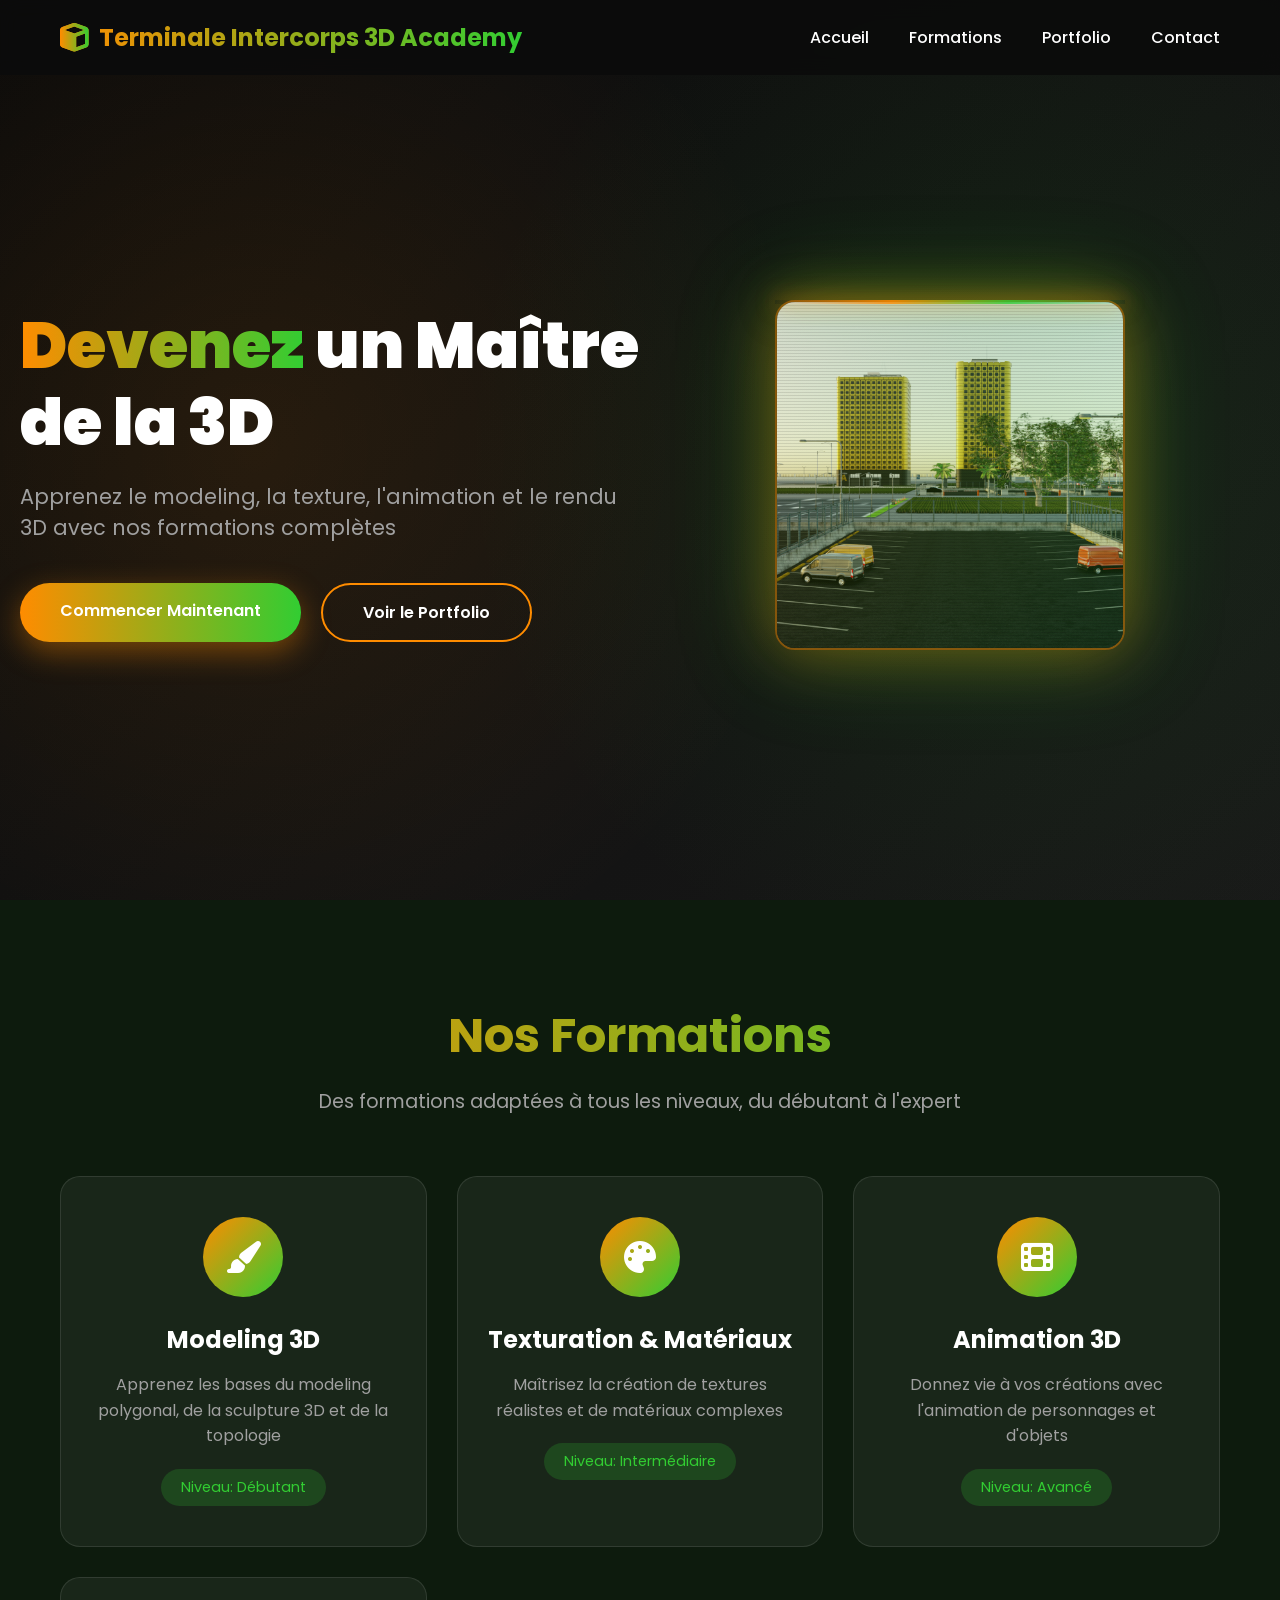
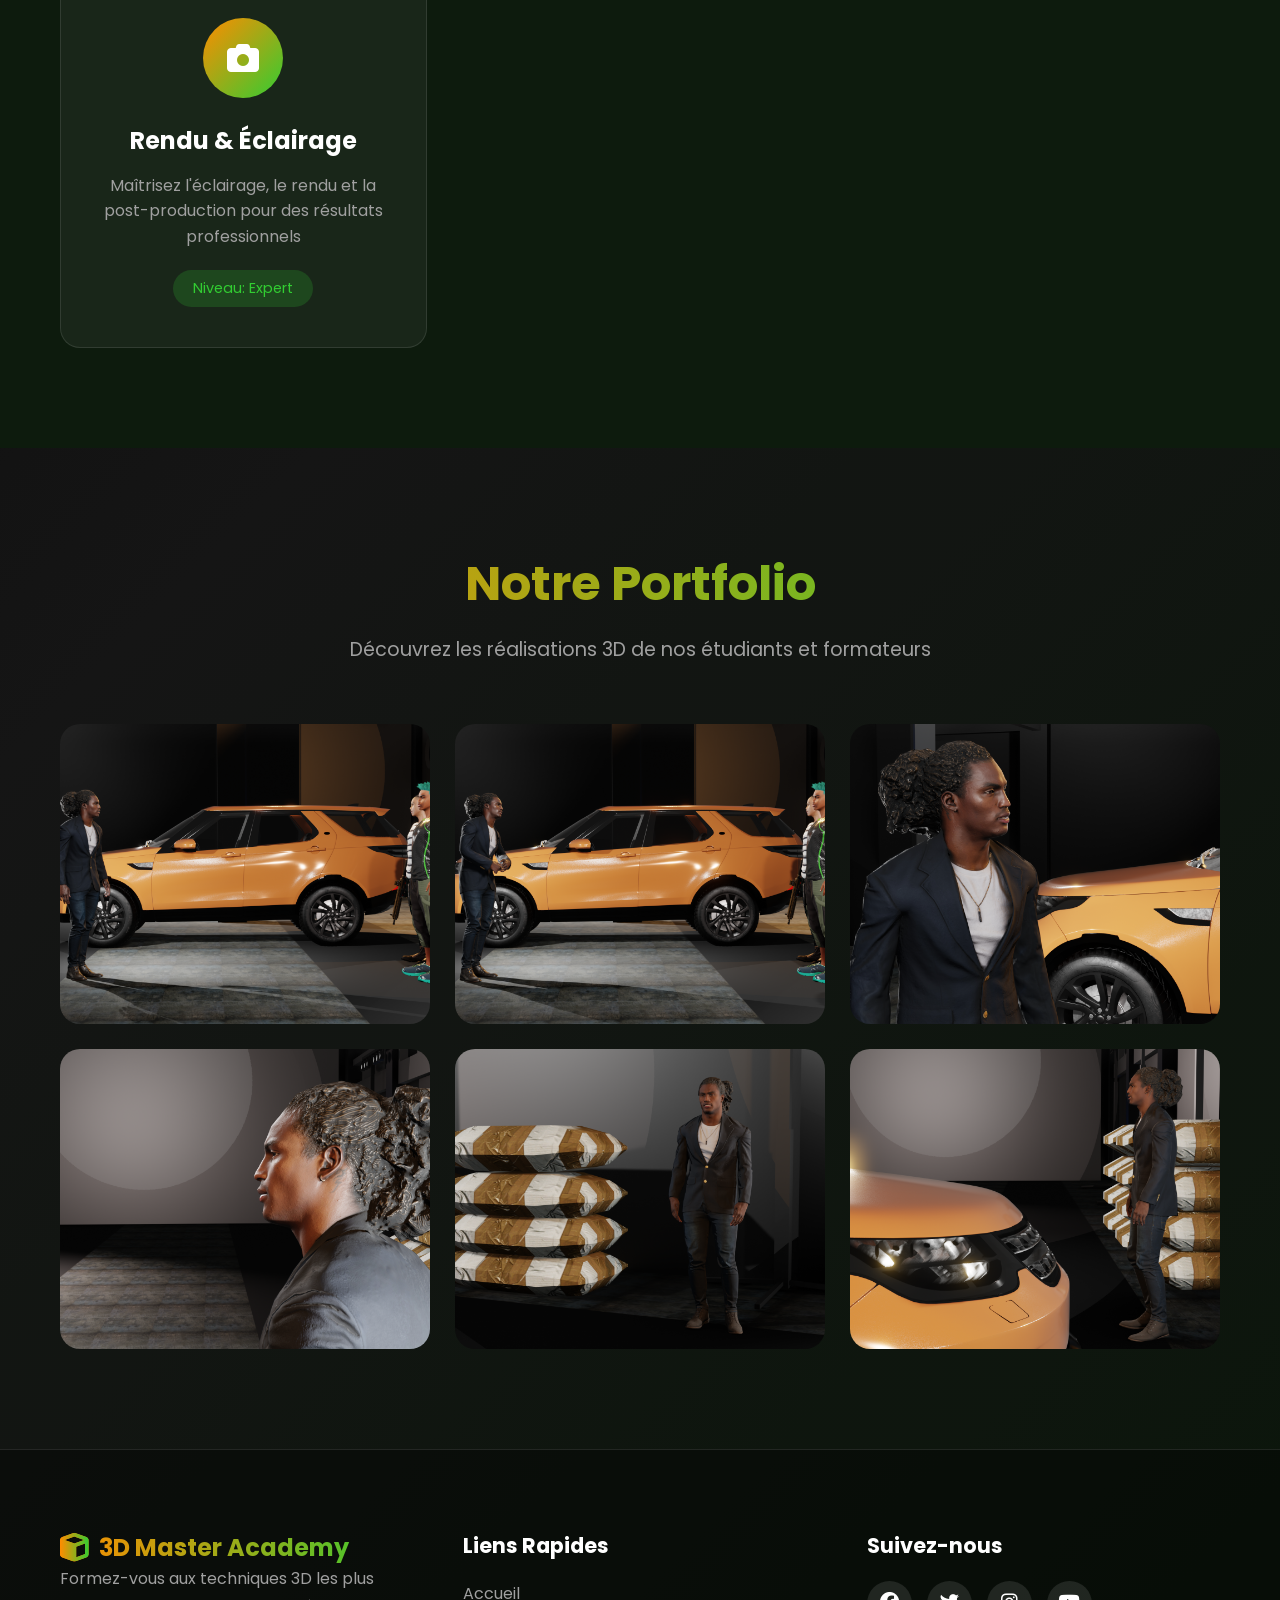
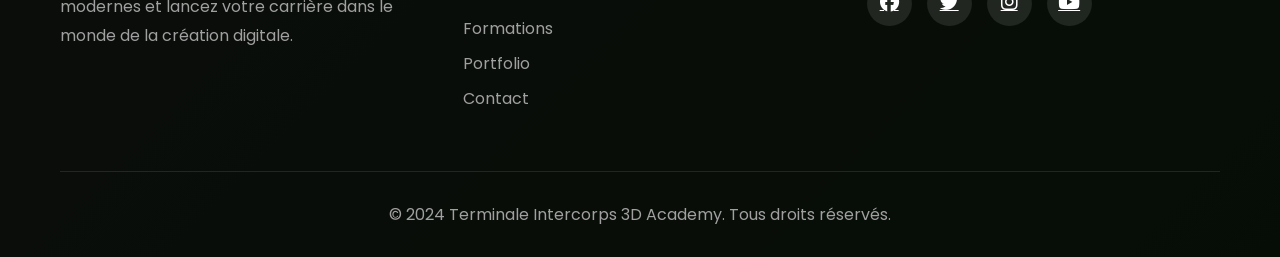
==== index.html @ 278bb7c5 "Initial commit: 3D Academy website" ====
<!DOCTYPE html>
<html lang="fr">
<head>
    <meta charset="UTF-8">
    <meta name="viewport" content="width=device-width, initial-scale=1.0">
    <title>Terminale Intercorps 3D Academy - Formation en 3D</title>
    <link rel="stylesheet" href="style.css">
    <link href="https://fonts.googleapis.com/css2?family=Poppins:wght@300;400;600;700;900&display=swap" rel="stylesheet">
    <link rel="stylesheet" href="https://cdnjs.cloudflare.com/ajax/libs/font-awesome/6.4.0/css/all.min.css">
</head>
<body>
    <nav class="navbar">
        <div class="container">
            <div class="logo">
                <i class="fas fa-cube"></i>
                <span>Terminale Intercorps 3D Academy</span>
            </div>
            <ul class="nav-links">
                <li><a href="#home">Accueil</a></li>
                <li><a href="#courses">Formations</a></li>
                <li><a href="#portfolio">Portfolio</a></li>
                <li><a href="#contact">Contact</a></li>
            </ul>
            <div class="burger">
                <div class="line1"></div>
                <div class="line2"></div>
                <div class="line3"></div>
            </div>
        </div>
    </nav>

    <section id="home" class="hero">
        <div class="hero-content">
            <h1 class="hero-title">
                <span class="highlight">Devenez</span> un Maître de la 3D
            </h1>
            <p class="hero-subtitle">Apprenez le modeling, la texture, l'animation et le rendu 3D avec nos formations complètes</p>
            <div class="hero-buttons">
                <a href="#courses" class="btn btn-primary">Commencer Maintenant</a>
                <a href="#portfolio" class="btn btn-secondary">Voir le Portfolio</a>
            </div>
        </div>
        <div class="hero-3d">
            <div class="hologram-container">
                <div class="hologram-scan"></div>
                <div class="hologram-images">
                    <img src="images/h1.png" alt="Portfolio 1" class="hologram-img active">
                    <img src="images/h2.png" alt="Portfolio 2" class="hologram-img">
                    <img src="images/h3.png" alt="Portfolio 3" class="hologram-img">
                    <img src="images/h4.png" alt="Portfolio 4" class="hologram-img">
                    <img src="images/h5.png" alt="Portfolio 5" class="hologram-img">
                    <img src="images/h6.png" alt="Portfolio 6" class="hologram-img">
                    <img src="images/h7.png" alt="Portfolio 7" class="hologram-img">
                </div>
            </div>
        </div>
    </section>

    <section id="courses" class="courses">
        <div class="container">
            <h2 class="section-title">Nos Formations</h2>
            <p class="section-subtitle">Des formations adaptées à tous les niveaux, du débutant à l'expert</p>
            <div class="courses-grid">
                <a href="modeling.html" style="text-decoration: none; color: inherit;">
                    <div class="course-card">
                        <div class="course-icon">
                            <i class="fas fa-paint-brush"></i>
                        </div>
                        <h3>Modeling 3D</h3>
                        <p>Apprenez les bases du modeling polygonal, de la sculpture 3D et de la topologie</p>
                        <div class="course-level">
                            <span class="level">Niveau: Débutant</span>
                        </div>
                    </div>
                </a>
                <div class="course-card">
                    <div class="course-icon">
                        <i class="fas fa-palette"></i>
                    </div>
                    <h3>Texturation & Matériaux</h3>
                    <p>Maîtrisez la création de textures réalistes et de matériaux complexes</p>
                    <div class="course-level">
                        <span class="level">Niveau: Intermédiaire</span>
                    </div>
                </div>
                <div class="course-card">
                    <div class="course-icon">
                        <i class="fas fa-film"></i>
                    </div>
                    <h3>Animation 3D</h3>
                    <p>Donnez vie à vos créations avec l'animation de personnages et d'objets</p>
                    <div class="course-level">
                        <span class="level">Niveau: Avancé</span>
                    </div>
                </div>
                <div class="course-card">
                    <div class="course-icon">
                        <i class="fas fa-camera"></i>
                    </div>
                    <h3>Rendu & Éclairage</h3>
                    <p>Maîtrisez l'éclairage, le rendu et la post-production pour des résultats professionnels</p>
                    <div class="course-level">
                        <span class="level">Niveau: Expert</span>
                    </div>
                </div>
            </div>
        </div>
    </section>

    <section id="portfolio" class="portfolio">
        <div class="container">
            <h2 class="section-title">Notre Portfolio</h2>
            <p class="section-subtitle">Découvrez les réalisations 3D de nos étudiants et formateurs</p>
            <div class="portfolio-grid">
                <div class="portfolio-item">
                    <img src="images/cover1.png" alt="Personnage Fantasy">
                    <div class="portfolio-overlay">
                        <h4>Personnage Fantasy</h4>
                        <p>Modeling & Texturation</p>
                    </div>
                </div>
                <div class="portfolio-item">
                    <img src="images/cover2.png" alt="Paysage Urbain">
                    <div class="portfolio-overlay">
                        <h4>Paysage Urbain</h4>
                        <p>Architecture & Éclairage</p>
                    </div>
                </div>
                <div class="portfolio-item">
                    <img src="images/cover3.png" alt="Véhicule Sport">
                    <div class="portfolio-overlay">
                        <h4>Véhicule Sport</h4>
                        <p>Modeling & Rendu</p>
                    </div>
                </div>
                <div class="portfolio-item">
                    <img src="images/cover4.png" alt="Intérieur Moderne">
                    <div class="portfolio-overlay">
                        <h4>Intérieur Moderne</h4>
                        <p>Architecture & Design</p>
                    </div>
                </div>
                <div class="portfolio-item">
                    <img src="images/cover5.png" alt="Creature Alien">
                    <div class="portfolio-overlay">
                        <h4>Creature Alien</h4>
                        <p>Sculpture & Animation</p>
                    </div>
                </div>
                <div class="portfolio-item">
                    <img src="images/cover6.png" alt="Produit Commercial">
                    <div class="portfolio-overlay">
                        <h4>Produit Commercial</h4>
                        <p>Rendu Professionnel</p>
                    </div>
                </div>
            </div>
        </div>
    </section>

    <footer class="footer">
        <div class="container">
            <div class="footer-content">
                <div class="footer-section">
                    <div class="logo">
                        <i class="fas fa-cube"></i>
                        <span>3D Master Academy</span>
                    </div>
                    <p>Formez-vous aux techniques 3D les plus modernes et lancez votre carrière dans le monde de la création digitale.</p>
                </div>
                <div class="footer-section">
                    <h4>Liens Rapides</h4>
                    <ul>
                        <li><a href="#home">Accueil</a></li>
                        <li><a href="#courses">Formations</a></li>
                        <li><a href="#portfolio">Portfolio</a></li>
                        <li><a href="#contact">Contact</a></li>
                    </ul>
                </div>
                <div class="footer-section">
                    <h4>Suivez-nous</h4>
                    <div class="social-links">
                        <a href="#"><i class="fab fa-facebook"></i></a>
                        <a href="#"><i class="fab fa-twitter"></i></a>
                        <a href="#"><i class="fab fa-instagram"></i></a>
                        <a href="#"><i class="fab fa-youtube"></i></a>
                    </div>
                </div>
            </div>
            <div class="footer-bottom">
                <p>&copy; 2024 Terminale Intercorps 3D Academy. Tous droits réservés.</p>
            </div>
        </div>
    </footer>

    <script src="script.js"></script>
</body>
</html>
---- style.css ----
* {
    margin: 0;
    padding: 0;
    box-sizing: border-box;
}

body {
    font-family: 'Poppins', sans-serif;
    background: linear-gradient(135deg, #0a0a0a 0%, #1a1a1a 50%, #0d1b0d 100%);
    color: #ffffff;
    overflow-x: hidden;
}

.container {
    max-width: 1200px;
    margin: 0 auto;
    padding: 0 20px;
}

.navbar {
    position: fixed;
    top: 0;
    width: 100%;
    background: rgba(12, 12, 12, 0.9);
    backdrop-filter: blur(10px);
    z-index: 1000;
    padding: 20px 0;
    transition: all 0.3s ease;
}

.navbar .container {
    display: flex;
    justify-content: space-between;
    align-items: center;
}

.logo {
    display: flex;
    align-items: center;
    gap: 10px;
    font-size: 1.5rem;
    font-weight: 700;
    background: linear-gradient(90deg, #ff8c00, #32cd32);
    -webkit-background-clip: text;
    -webkit-text-fill-color: transparent;
    background-clip: text;
}

.logo i {
    font-size: 1.8rem;
    background: linear-gradient(90deg, #ff8c00, #32cd32);
    -webkit-background-clip: text;
    -webkit-text-fill-color: transparent;
    background-clip: text;
}

.nav-links {
    display: flex;
    list-style: none;
    gap: 40px;
}

.nav-links a {
    color: #ffffff;
    text-decoration: none;
    font-weight: 500;
    transition: all 0.3s ease;
    position: relative;
}

.nav-links a::after {
    content: '';
    position: absolute;
    bottom: -5px;
    left: 0;
    width: 0;
    height: 2px;
    background: linear-gradient(90deg, #ff8c00, #32cd32);
    transition: width 0.3s ease;
}

.nav-links a:hover::after {
    width: 100%;
}

.burger {
    display: none;
    cursor: pointer;
}

.burger div {
    width: 25px;
    height: 3px;
    background: #ffffff;
    margin: 5px;
    transition: all 0.3s ease;
}

.hero {
    min-height: 100vh;
    display: flex;
    align-items: center;
    padding: 150px 20px 100px;
    position: relative;
    overflow: hidden;
}

.hero::before {
    content: '';
    position: absolute;
    top: 0;
    left: 0;
    width: 100%;
    height: 100%;
    background: radial-gradient(circle at 20% 50%, rgba(255, 140, 0, 0.1) 0%, transparent 50%);
    animation: pulse 8s ease-in-out infinite;
}

.hero::after {
    content: '';
    position: absolute;
    top: 0;
    right: 0;
    width: 100%;
    height: 100%;
    background: radial-gradient(circle at 80% 50%, rgba(50, 205, 50, 0.1) 0%, transparent 50%);
    animation: pulse 8s ease-in-out infinite reverse;
}

@keyframes pulse {
    0%, 100% {
        opacity: 0.5;
        transform: scale(1);
    }
    50% {
        opacity: 1;
        transform: scale(1.1);
    }
}

.hero-content {
    flex: 1;
    z-index: 1;
}

.hero-title {
    font-size: 4rem;
    font-weight: 900;
    line-height: 1.2;
    margin-bottom: 20px;
    animation: fadeInUp 1s ease;
}

.highlight {
    background: linear-gradient(90deg, #ff8c00, #32cd32, #ffffff);
    -webkit-background-clip: text;
    -webkit-text-fill-color: transparent;
    background-clip: text;
    background-size: 200% auto;
    animation: gradient 3s linear infinite;
}

@keyframes gradient {
    0% {
        background-position: 0% center;
    }
    100% {
        background-position: 200% center;
    }
}

.hero-subtitle {
    font-size: 1.3rem;
    color: #a0a0a0;
    margin-bottom: 40px;
    animation: fadeInUp 1s ease 0.2s backwards;
}

.hero-buttons {
    display: flex;
    gap: 20px;
    animation: fadeInUp 1s ease 0.4s backwards;
}

.btn {
    padding: 15px 40px;
    border-radius: 50px;
    font-size: 1rem;
    font-weight: 600;
    text-decoration: none;
    transition: all 0.3s ease;
    cursor: pointer;
    border: none;
}

.btn-primary {
    background: linear-gradient(90deg, #ff8c00, #32cd32);
    color: #ffffff;
    box-shadow: 0 10px 30px rgba(255, 140, 0, 0.4);
}

.btn-primary:hover {
    transform: translateY(-3px);
    box-shadow: 0 15px 40px rgba(255, 140, 0, 0.6);
}

.btn-secondary {
    background: transparent;
    color: #ffffff;
    border: 2px solid #ff8c00;
}

.btn-secondary:hover {
    background: rgba(255, 140, 0, 0.1);
    transform: translateY(-3px);
}

.hero-3d {
    flex: 1;
    display: flex;
    justify-content: center;
    align-items: center;
}

.hologram-container {
    position: relative;
    width: 350px;
    height: 350px;
    animation: float 6s ease-in-out infinite;
}

@keyframes float {
    0%, 100% {
        transform: translateY(0px);
    }
    50% {
        transform: translateY(-30px);
    }
}

.hologram-scan {
    position: absolute;
    top: 0;
    left: 0;
    width: 100%;
    height: 4px;
    background: linear-gradient(90deg, transparent, rgba(255, 140, 0, 0.8), rgba(50, 205, 50, 0.8), transparent);
    animation: scan 3s ease-in-out infinite;
    z-index: 10;
    box-shadow: 0 0 20px rgba(255, 140, 0, 0.8), 0 0 40px rgba(50, 205, 50, 0.6);
}

@keyframes scan {
    0%, 100% {
        top: 0;
        opacity: 1;
    }
    50% {
        top: 100%;
        opacity: 0.5;
    }
}

.hologram-images {
    position: relative;
    width: 100%;
    height: 100%;
    border-radius: 20px;
    overflow: hidden;
    box-shadow: 0 0 60px rgba(255, 140, 0, 0.4), 0 0 100px rgba(50, 205, 50, 0.3), inset 0 0 60px rgba(255, 255, 255, 0.1);
    border: 2px solid rgba(255, 140, 0, 0.5);
}

.hologram-images::before {
    content: '';
    position: absolute;
    top: 0;
    left: 0;
    width: 100%;
    height: 100%;
    background: repeating-linear-gradient(
        0deg,
        rgba(0, 0, 0, 0.1) 0px,
        rgba(0, 0, 0, 0.1) 1px,
        transparent 1px,
        transparent 3px
    );
    pointer-events: none;
    z-index: 5;
}

.hologram-images::after {
    content: '';
    position: absolute;
    top: 0;
    left: 0;
    width: 100%;
    height: 100%;
    background: linear-gradient(135deg, rgba(255, 140, 0, 0.1) 0%, rgba(50, 205, 50, 0.1) 100%);
    pointer-events: none;
    z-index: 4;
}

.hologram-img {
    position: absolute;
    width: 100%;
    height: 100%;
    object-fit: cover;
    opacity: 0;
    transition: opacity 1s ease, transform 1s ease;
    transform: scale(0.8);
    filter: drop-shadow(0 0 20px rgba(255, 140, 0, 0.6)) drop-shadow(0 0 40px rgba(50, 205, 50, 0.4));
}

.hologram-img.active {
    opacity: 1;
    transform: scale(1);
}





.section-title {
    font-size: 3rem;
    font-weight: 700;
    text-align: center;
    margin-bottom: 15px;
    background: linear-gradient(90deg, #ff8c00, #32cd32);
    -webkit-background-clip: text;
    -webkit-text-fill-color: transparent;
    background-clip: text;
}

.section-subtitle {
    text-align: center;
    color: #a0a0a0;
    font-size: 1.2rem;
    margin-bottom: 60px;
}

.courses {
    padding: 100px 20px;
    background: rgba(13, 27, 13);
}

.courses-grid {
    display: grid;
    grid-template-columns: repeat(auto-fit, minmax(280px, 1fr));
    gap: 30px;
}

.course-card {
    background: rgba(255, 255, 255, 0.05);
    border: 1px solid rgba(255, 255, 255, 0.1);
    border-radius: 20px;
    padding: 40px 30px;
    text-align: center;
    transition: all 0.3s ease;
    position: relative;
    overflow: hidden;
}

.course-card::before {
    content: '';
    position: absolute;
    top: 0;
    left: 0;
    width: 100%;
    height: 100%;
    background: linear-gradient(135deg, rgba(255, 140, 0, 0.1), rgba(50, 205, 50, 0.1));
    opacity: 0;
    transition: opacity 0.3s ease;
}

.course-card:hover::before {
    opacity: 1;
}

.course-card:hover {
    transform: translateY(-10px);
    border-color: rgba(255, 140, 0, 0.5);
    box-shadow: 0 20px 50px rgba(255, 140, 0, 0.2);
}

.course-card > * {
    position: relative;
    z-index: 1;
}

.course-icon {
    width: 80px;
    height: 80px;
    background: linear-gradient(135deg, #ff8c00, #32cd32);
    border-radius: 50%;
    display: flex;
    align-items: center;
    justify-content: center;
    margin: 0 auto 25px;
    font-size: 2rem;
    animation: pulseIcon 2s ease-in-out infinite;
}

@keyframes pulseIcon {
    0%, 100% {
        transform: scale(1);
    }
    50% {
        transform: scale(1.1);
    }
}

.course-card h3 {
    font-size: 1.5rem;
    margin-bottom: 15px;
}

.course-card p {
    color: #a0a0a0;
    margin-bottom: 20px;
    line-height: 1.6;
}

.course-level .level {
    display: inline-block;
    padding: 8px 20px;
    background: rgba(50, 205, 50, 0.2);
    border-radius: 20px;
    font-size: 0.9rem;
    color: #32cd32;
}

.portfolio {
    padding: 100px 20px;
    background: rgba(0, 0, 0, 0.2);
}

.portfolio-grid {
    display: grid;
    grid-template-columns: repeat(auto-fit, minmax(350px, 1fr));
    gap: 25px;
}

.portfolio-item {
    height: 300px;
    border-radius: 20px;
    position: relative;
    overflow: hidden;
    cursor: pointer;
    transition: all 0.3s ease;
}

.portfolio-item img {
    width: 100%;
    height: 100%;
    object-fit: cover;
    transition: transform 0.5s ease;
}

.portfolio-item::before {
    content: '';
    position: absolute;
    top: 0;
    left: 0;
    width: 100%;
    height: 100%;
    background: linear-gradient(135deg, rgba(255, 140, 0, 0.8), rgba(50, 205, 50, 0.8));
    opacity: 0;
    transition: opacity 0.3s ease;
    z-index: 1;
}

.portfolio-item:hover::before {
    opacity: 1;
}

.portfolio-item:hover img {
    transform: scale(1.1);
}

.portfolio-item:hover {
    transform: scale(1.03);
}

.portfolio-overlay {
    position: absolute;
    bottom: 0;
    left: 0;
    right: 0;
    padding: 30px;
    background: linear-gradient(to top, rgba(0, 0, 0, 0.9), transparent);
    transform: translateY(100%);
    transition: transform 0.3s ease;
    z-index: 2;
}

.portfolio-item:hover .portfolio-overlay {
    transform: translateY(0);
}

.portfolio-overlay h4 {
    font-size: 1.5rem;
    margin-bottom: 5px;
}

.portfolio-overlay p {
    color: #a0a0a0;
}

.footer {
    padding: 80px 20px 30px;
    background: rgba(0, 0, 0, 0.5);
    border-top: 1px solid rgba(255, 255, 255, 0.1);
}

.footer-content {
    display: grid;
    grid-template-columns: repeat(auto-fit, minmax(250px, 1fr));
    gap: 50px;
    margin-bottom: 50px;
}

.footer-section p {
    color: #a0a0a0;
    line-height: 1.8;
}

.footer-section h4 {
    font-size: 1.3rem;
    margin-bottom: 20px;
}

.footer-section ul {
    list-style: none;
}

.footer-section ul li {
    margin-bottom: 10px;
}

.footer-section ul li a {
    color: #a0a0a0;
    text-decoration: none;
    transition: color 0.3s ease;
}

.footer-section ul li a:hover {
    color: #667eea;
}

.social-links {
    display: flex;
    gap: 15px;
}

.social-links a {
    width: 45px;
    height: 45px;
    background: rgba(255, 255, 255, 0.1);
    border-radius: 50%;
    display: flex;
    align-items: center;
    justify-content: center;
    font-size: 1.2rem;
    color: #ffffff;
    transition: all 0.3s ease;
}

.social-links a:hover {
    background: linear-gradient(135deg, #ff8c00, #32cd32);
    transform: translateY(-3px);
}

.footer-bottom {
    text-align: center;
    padding-top: 30px;
    border-top: 1px solid rgba(255, 255, 255, 0.1);
    color: #a0a0a0;
}

@keyframes fadeInUp {
    from {
        opacity: 0;
        transform: translateY(30px);
    }
    to {
        opacity: 1;
        transform: translateY(0);
    }
}

@media (max-width: 768px) {
    .nav-links {
        position: absolute;
        right: 0;
        top: 100%;
        background: rgba(12, 12, 12, 0.95);
        flex-direction: column;
        width: 100%;
        padding: 30px;
        gap: 20px;
        transform: translateX(100%);
        transition: transform 0.3s ease;
    }

    .nav-links.active {
        transform: translateX(0);
    }

    .burger {
        display: block;
    }

    .hero {
        flex-direction: column;
        text-align: center;
    }

    .hero-title {
        font-size: 2.5rem;
    }

    .hero-buttons {
        justify-content: center;
        flex-wrap: wrap;
    }

    .hero-3d {
        margin-top: 50px;
    }

    .cube-container {
        width: 180px;
        height: 180px;
    }

    .face {
        width: 180px;
        height: 180px;
    }

    .front {
        transform: translateZ(90px);
    }

    .back {
        transform: rotateY(180deg) translateZ(90px);
    }

    .right {
        transform: rotateY(90deg) translateZ(90px);
    }

    .left {
        transform: rotateY(-90deg) translateZ(90px);
    }

    .top {
        transform: rotateX(90deg) translateZ(90px);
    }

    .bottom {
        transform: rotateX(-90deg) translateZ(90px);
    }

    .section-title {
        font-size: 2rem;
    }

    .portfolio-grid {
        grid-template-columns: 1fr;
    }
}

.scroll-animation {
    opacity: 0;
    transform: translateY(50px);
    transition: all 0.6s ease;
}

.scroll-animation.visible {
    opacity: 1;
    transform: translateY(0);
}
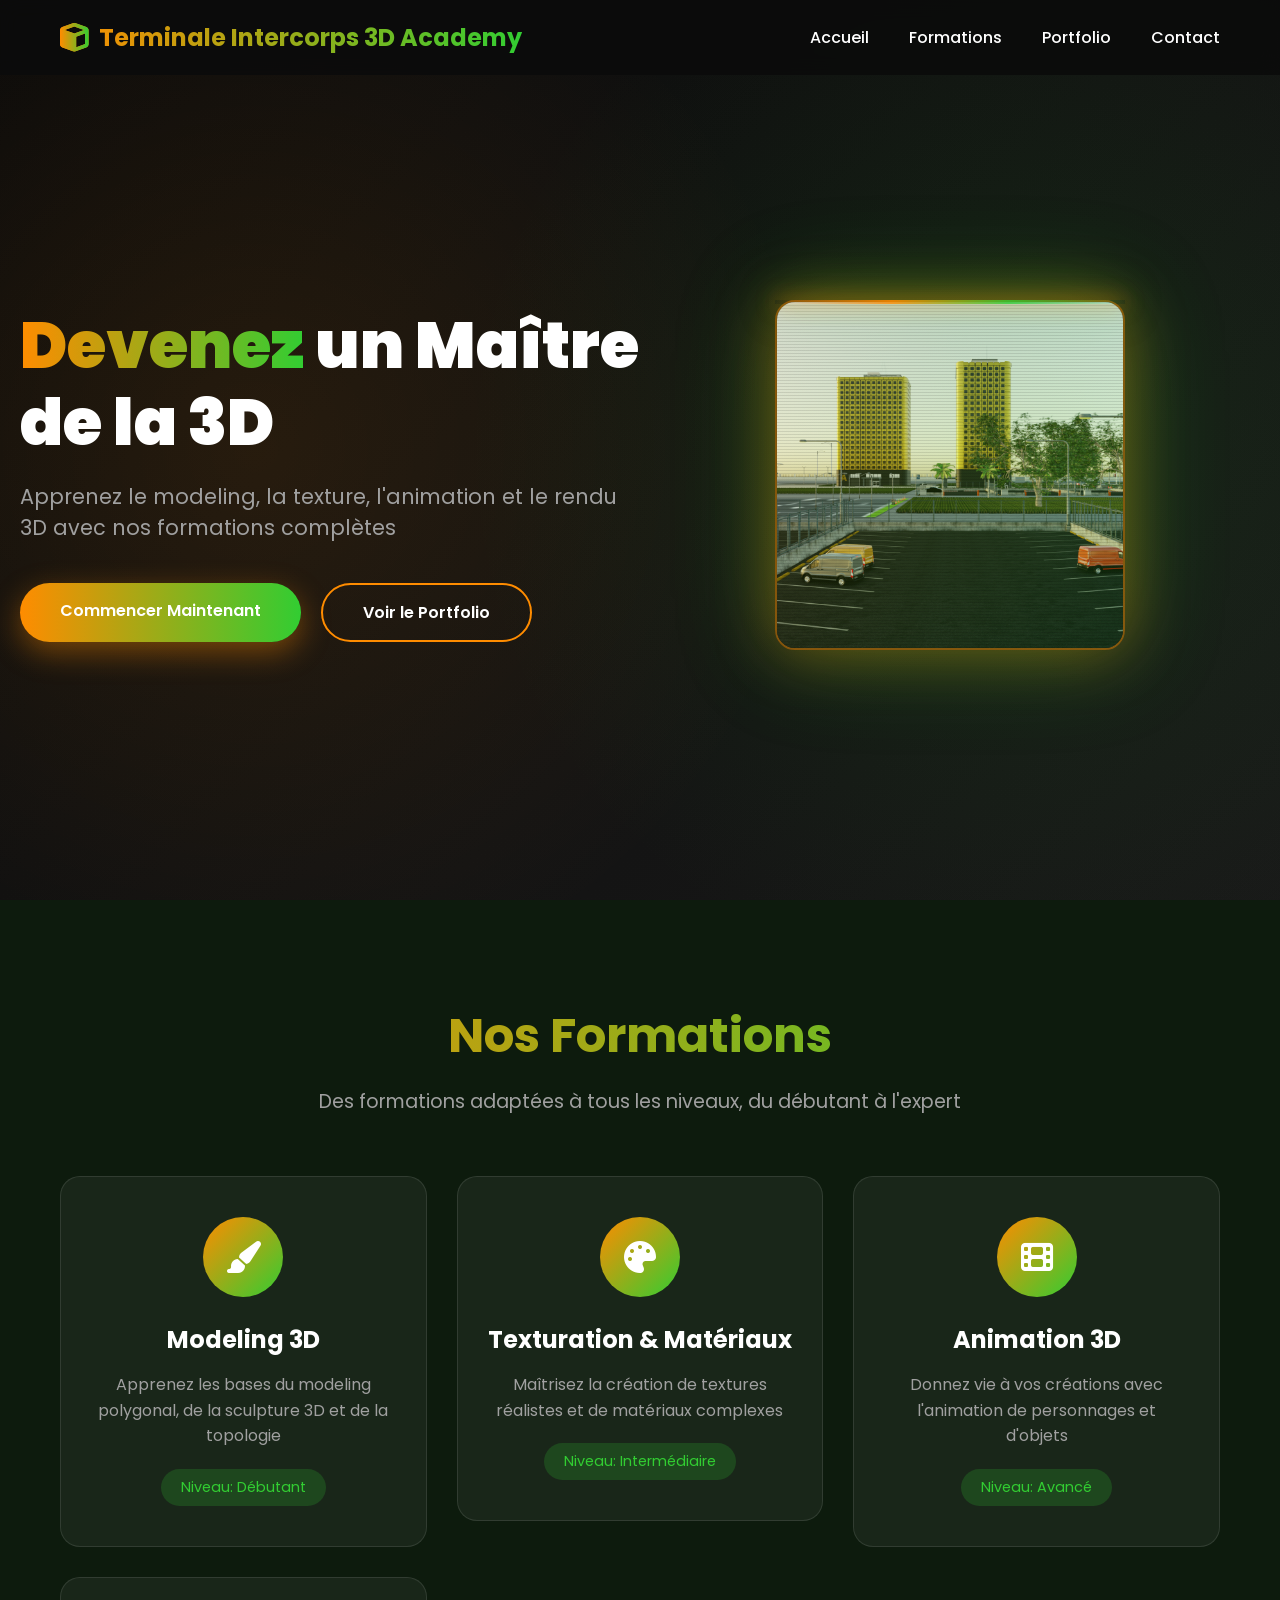
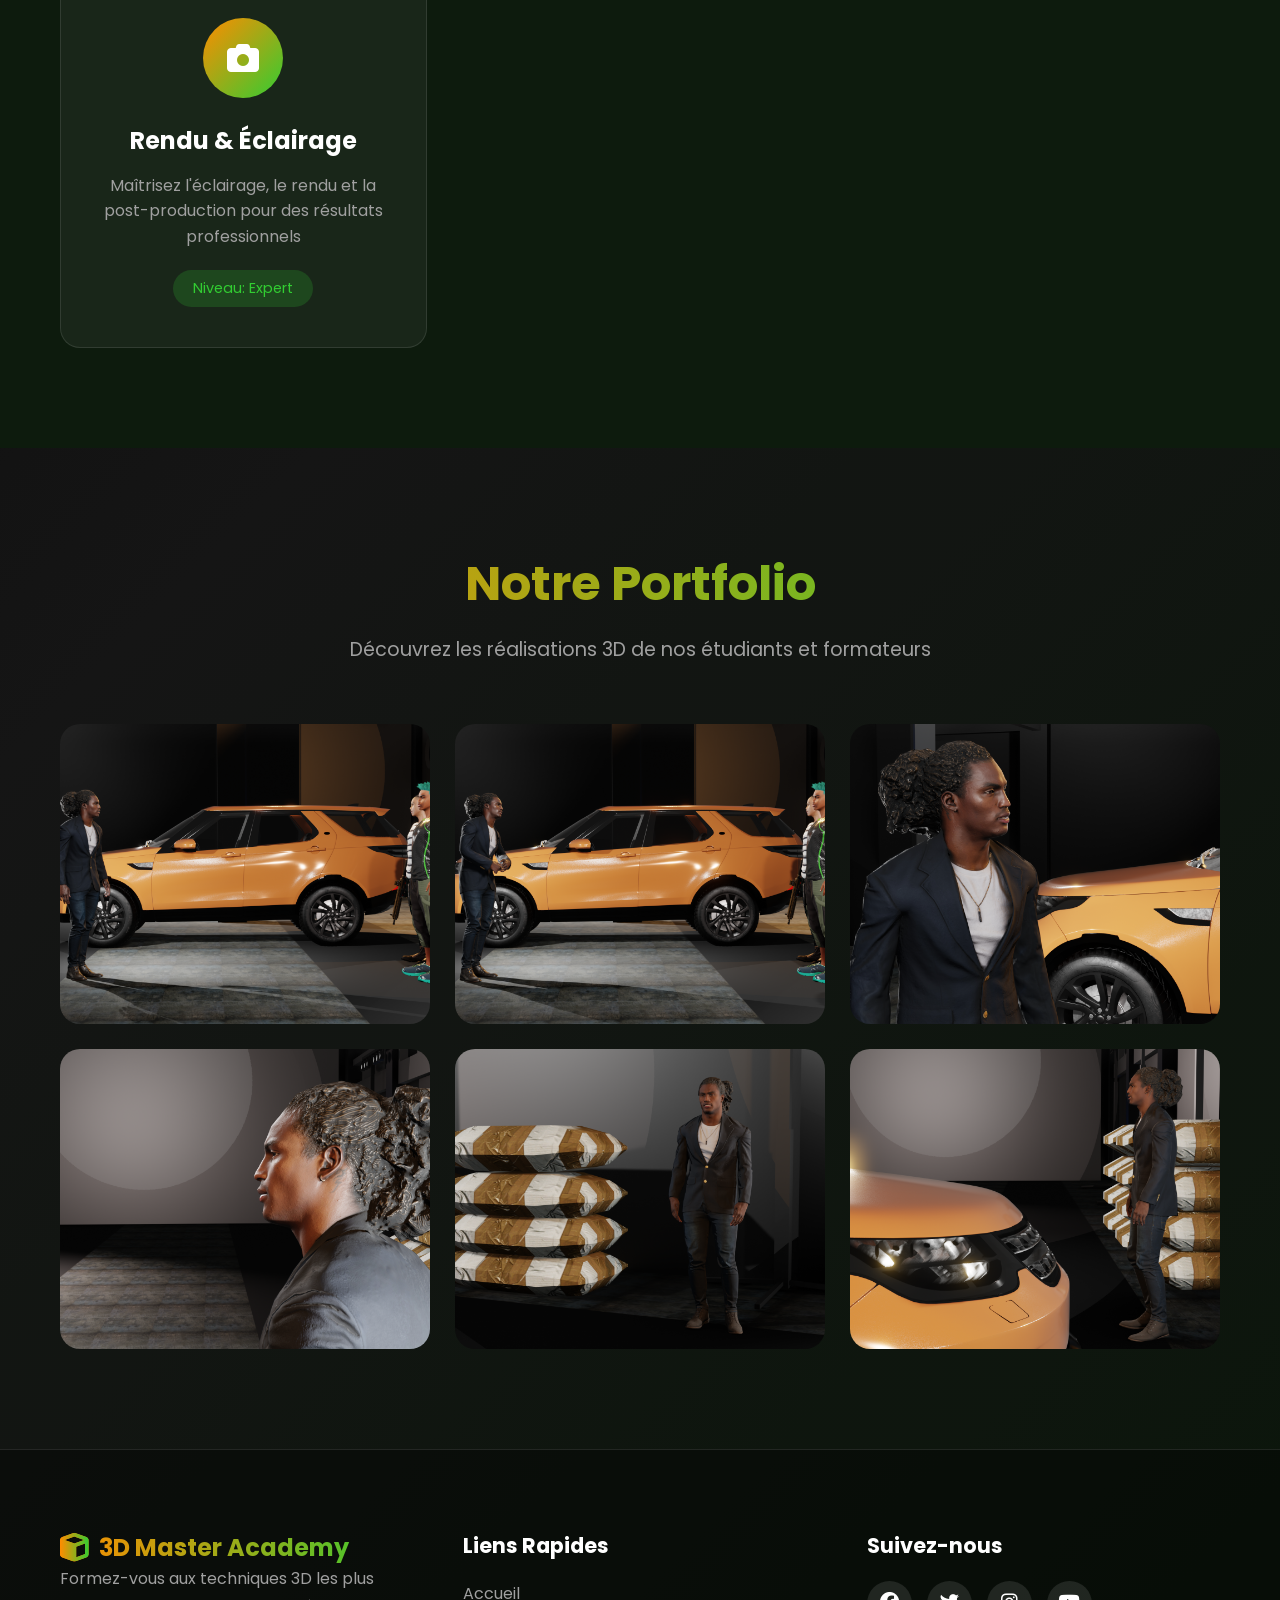
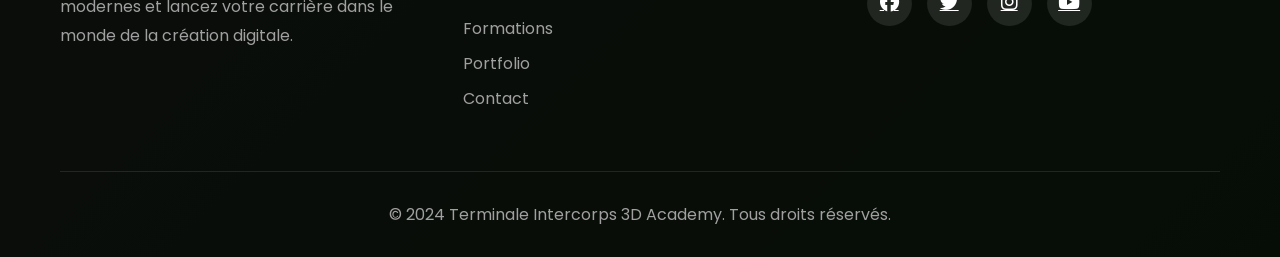
==== commit b4897af1: "Ajout de la page Texturation & Matériaux avec formulaire d'inscription" ====
--- a/index.html
+++ b/index.html
@@ -73,16 +73,18 @@
                         </div>
                     </div>
                 </a>
-                <div class="course-card">
-                    <div class="course-icon">
-                        <i class="fas fa-palette"></i>
-                    </div>
-                    <h3>Texturation & Matériaux</h3>
-                    <p>Maîtrisez la création de textures réalistes et de matériaux complexes</p>
-                    <div class="course-level">
-                        <span class="level">Niveau: Intermédiaire</span>
-                    </div>
-                </div>
+                <a href="texturation.html" style="text-decoration: none; color: inherit;">
+                    <div class="course-card">
+                        <div class="course-icon">
+                            <i class="fas fa-palette"></i>
+                        </div>
+                        <h3>Texturation & Matériaux</h3>
+                        <p>Maîtrisez la création de textures réalistes et de matériaux complexes</p>
+                        <div class="course-level">
+                            <span class="level">Niveau: Intermédiaire</span>
+                        </div>
+                    </div>
+                </a>
                 <div class="course-card">
                     <div class="course-icon">
                         <i class="fas fa-film"></i>
--- a/style.css
+++ b/style.css
@@ -576,6 +576,79 @@
     padding-top: 30px;
     border-top: 1px solid rgba(255, 255, 255, 0.1);
     color: #a0a0a0;
+}
+
+.form-container {
+    max-width: 600px;
+    margin: 0 auto;
+    background: rgba(255, 255, 255, 0.05);
+    border: 1px solid rgba(255, 255, 255, 0.1);
+    border-radius: 20px;
+    padding: 40px;
+}
+
+.form-group {
+    margin-bottom: 25px;
+}
+
+.form-group label {
+    display: block;
+    margin-bottom: 8px;
+    font-weight: 500;
+    color: #ffffff;
+}
+
+.form-group input,
+.form-group select,
+.form-group textarea {
+    width: 100%;
+    padding: 12px 15px;
+    border: 1px solid rgba(255, 255, 255, 0.2);
+    border-radius: 10px;
+    background: rgba(0, 0, 0, 0.3);
+    color: #ffffff;
+    font-family: 'Poppins', sans-serif;
+    font-size: 1rem;
+    transition: all 0.3s ease;
+}
+
+.form-group input:focus,
+.form-group select:focus,
+.form-group textarea:focus {
+    outline: none;
+    border-color: #ff8c00;
+    box-shadow: 0 0 0 3px rgba(255, 140, 0, 0.2);
+}
+
+.form-group input::placeholder,
+.form-group textarea::placeholder {
+    color: #a0a0a0;
+}
+
+.form-group select {
+    cursor: pointer;
+}
+
+.form-message {
+    margin-top: 20px;
+    padding: 15px;
+    border-radius: 10px;
+    text-align: center;
+    display: none;
+}
+
+.form-message.success {
+    background: rgba(50, 205, 50, 0.2);
+    color: #32cd32;
+    border: 1px solid rgba(50, 205, 50, 0.5);
+    display: block;
+}
+
+.form-message.error {
+    background: rgba(255, 69, 0, 0.2);
+    color: #ff4500;
+    border: 1px solid rgba(255, 69, 0, 0.5);
+    display: block;
 }
 
 @keyframes fadeInUp {
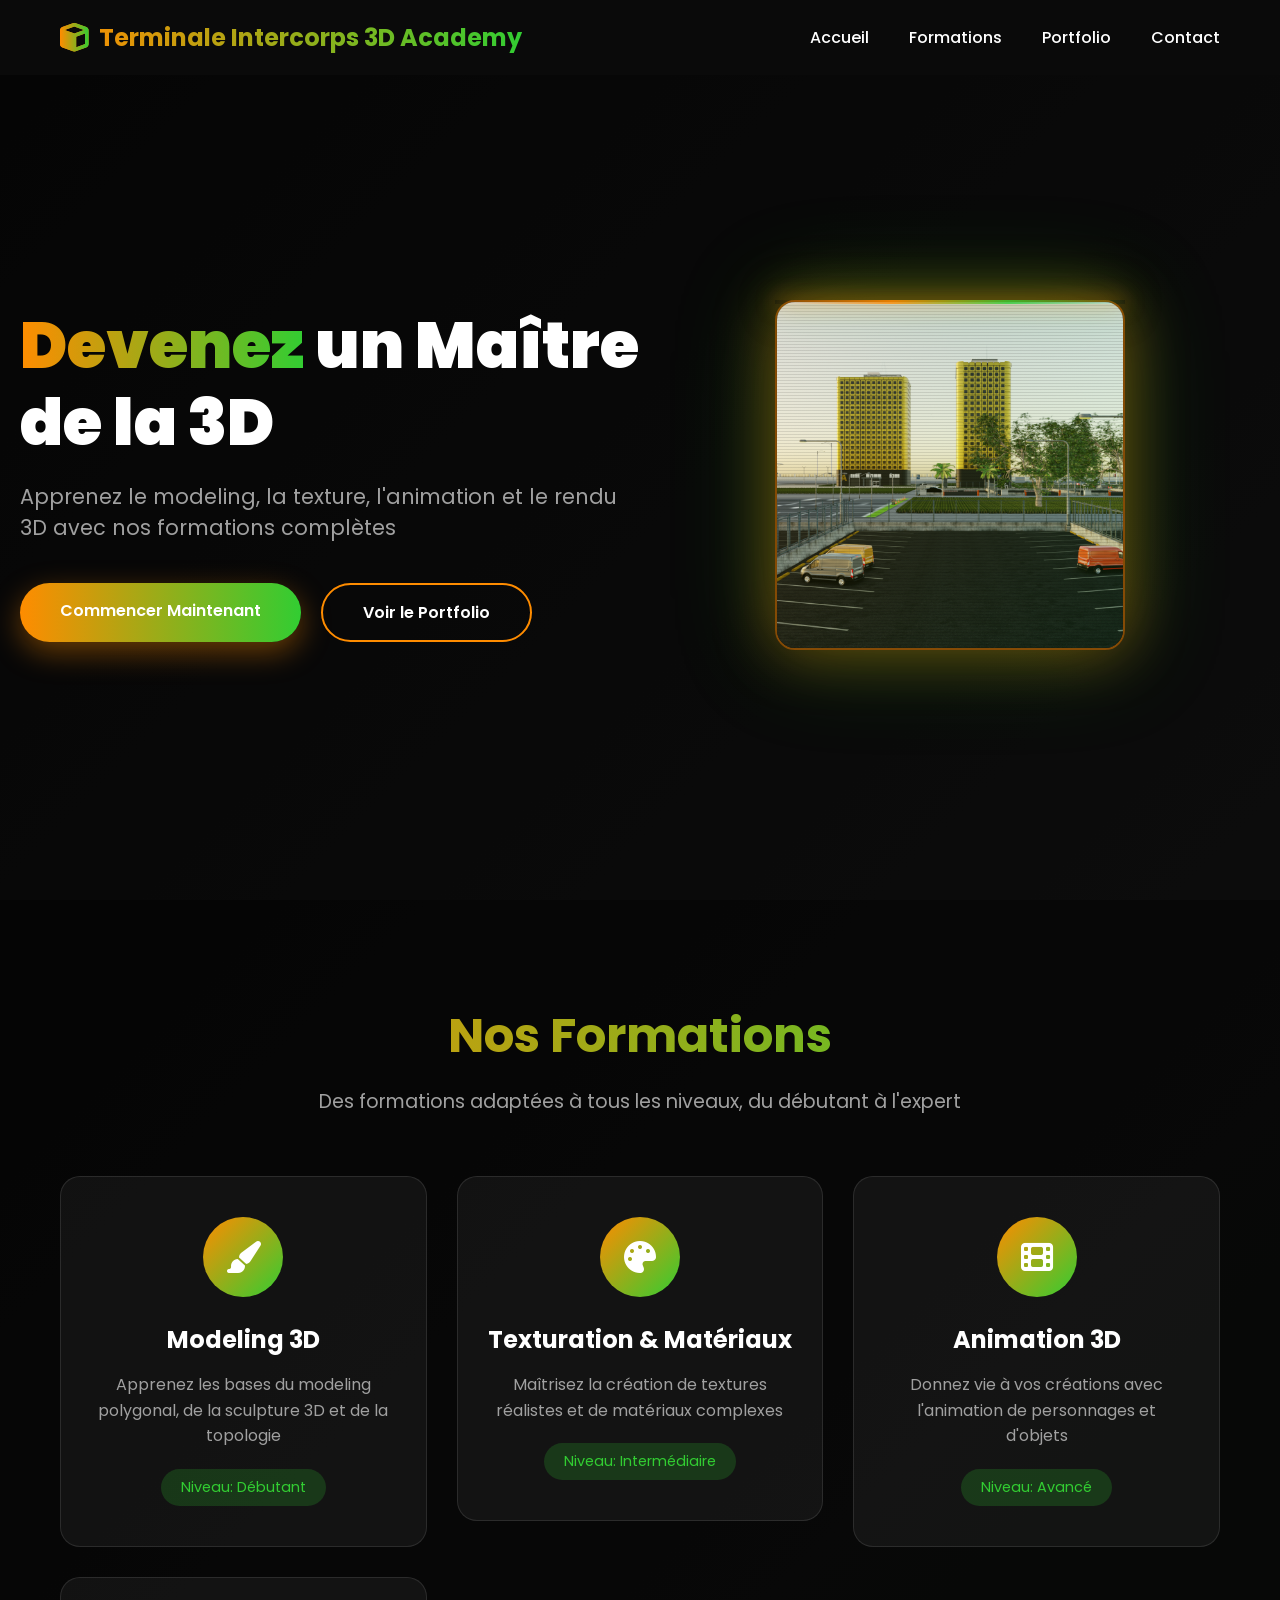
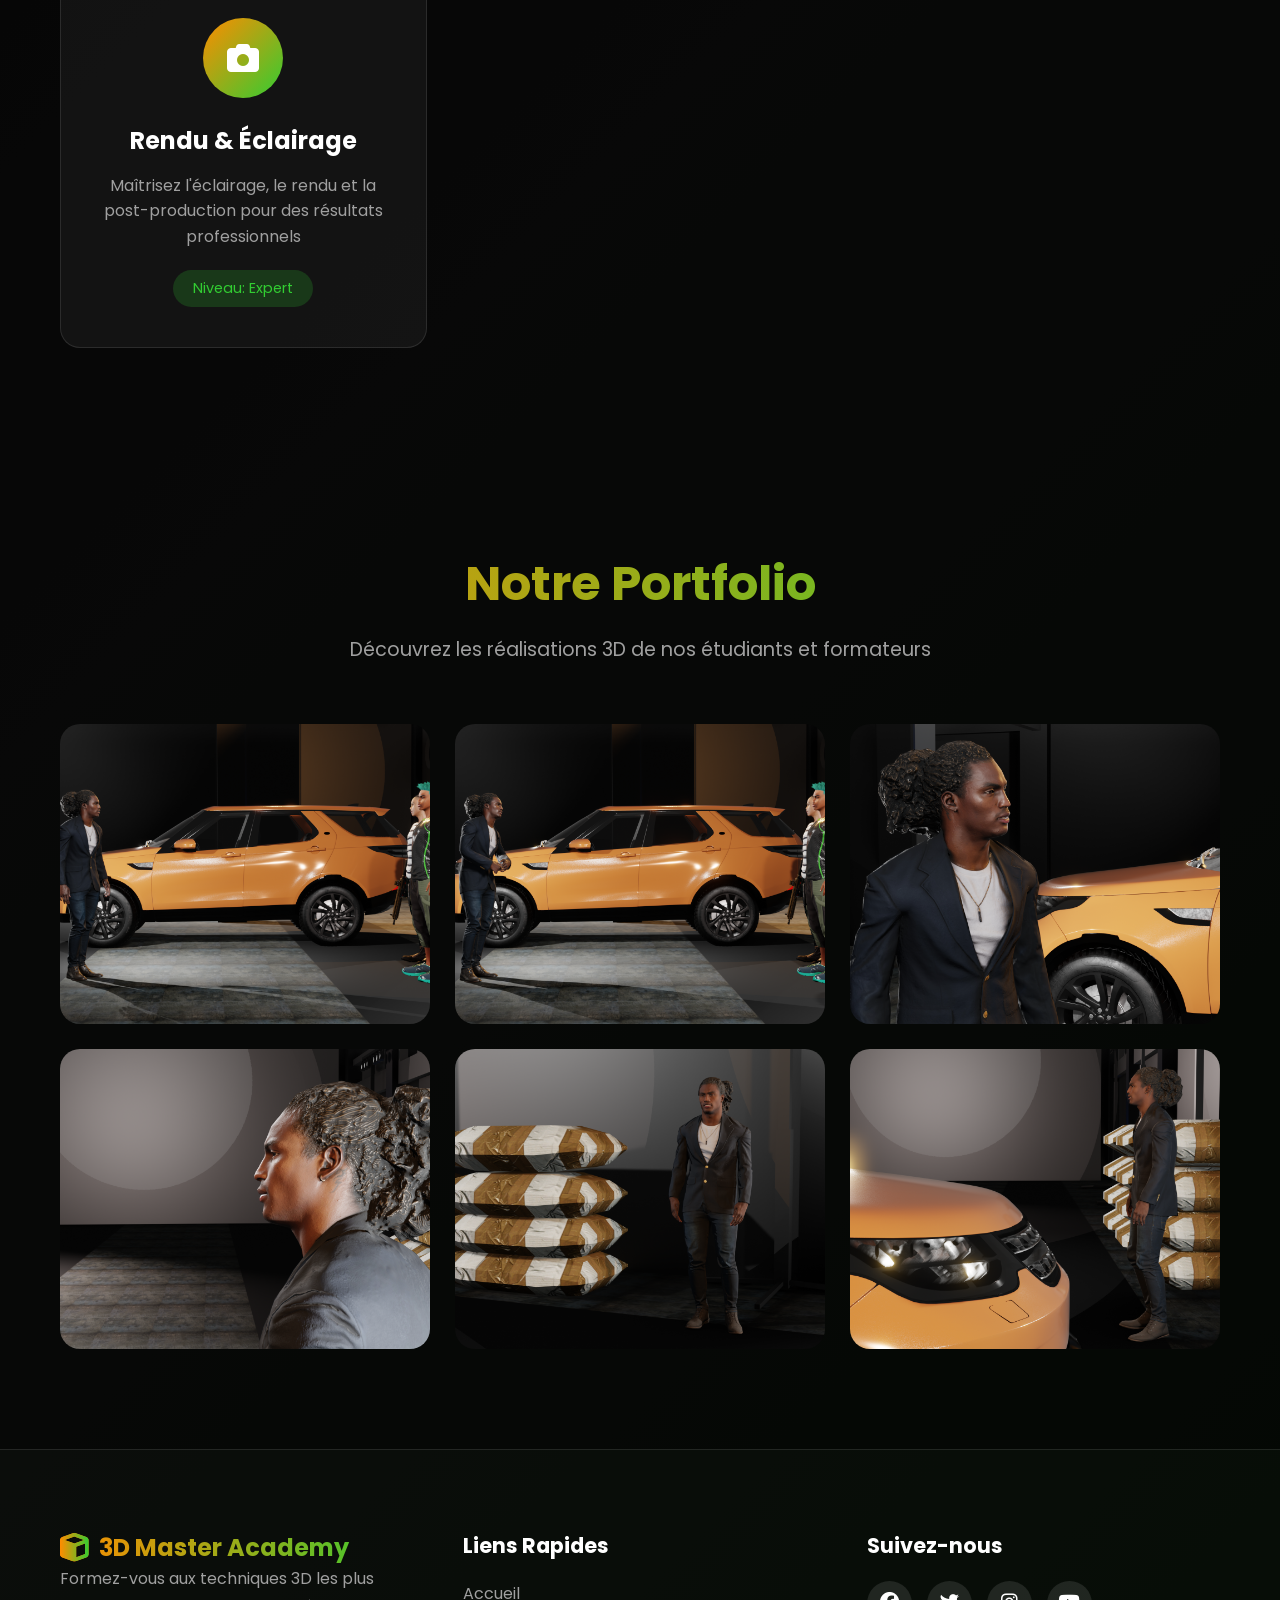
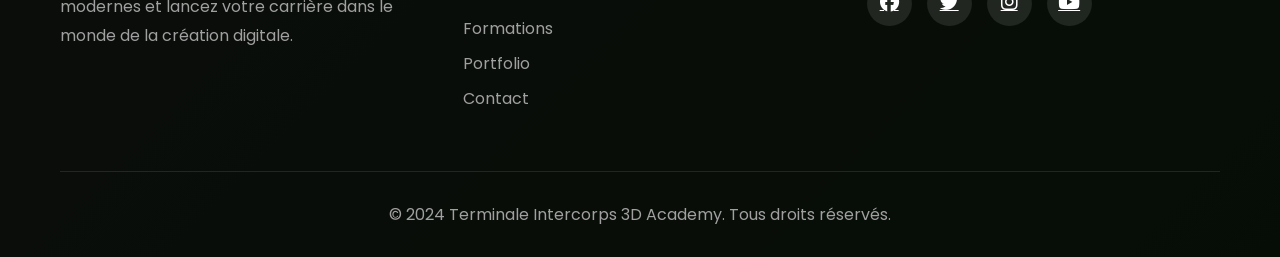
==== commit cd028ba6: "Ajout du support pour vidéo de fond dans la section héros" ====
--- a/index.html
+++ b/index.html
@@ -30,6 +30,9 @@
     </nav>
 
     <section id="home" class="hero">
+        <video class="hero-video" autoplay muted loop playsinline>
+            <source src="images/hero-background.mp4" type="video/mp4">
+        </video>
         <div class="hero-content">
             <h1 class="hero-title">
                 <span class="highlight">Devenez</span> un Maître de la 3D
@@ -195,6 +198,14 @@
         </div>
     </footer>
 
+    <!-- Lightbox -->
+    <div id="lightbox" class="lightbox">
+        <span class="lightbox-close">&times;</span>
+        <img id="lightbox-img" src="" alt="">
+        <a class="lightbox-prev">&#10094;</a>
+        <a class="lightbox-next">&#10095;</a>
+    </div>
+
     <script src="script.js"></script>
 </body>
 </html>
--- a/style.css
+++ b/style.css
@@ -105,6 +105,19 @@
     overflow: hidden;
 }
 
+.hero-video {
+    position: absolute;
+    top: 50%;
+    left: 50%;
+    transform: translate(-50%, -50%);
+    min-width: 100%;
+    min-height: 100%;
+    width: auto;
+    height: auto;
+    z-index: 0;
+    object-fit: cover;
+}
+
 .hero::before {
     content: '';
     position: absolute;
@@ -112,19 +125,13 @@
     left: 0;
     width: 100%;
     height: 100%;
-    background: radial-gradient(circle at 20% 50%, rgba(255, 140, 0, 0.1) 0%, transparent 50%);
-    animation: pulse 8s ease-in-out infinite;
-}
-
-.hero::after {
-    content: '';
-    position: absolute;
-    top: 0;
-    right: 0;
-    width: 100%;
-    height: 100%;
-    background: radial-gradient(circle at 80% 50%, rgba(50, 205, 50, 0.1) 0%, transparent 50%);
-    animation: pulse 8s ease-in-out infinite reverse;
+    background: rgba(0, 0, 0, 0.5);
+    z-index: 1;
+}
+
+.hero-content, .hero-3d {
+    position: relative;
+    z-index: 2;
 }
 
 @keyframes pulse {
@@ -341,7 +348,27 @@
 
 .courses {
     padding: 100px 20px;
-    background: rgba(13, 27, 13);
+    background-image: url('images/background.jpg');
+    background-size: cover;
+    background-position: center;
+    background-attachment: fixed;
+    position: relative;
+}
+
+.courses::before {
+    content: '';
+    position: absolute;
+    top: 0;
+    left: 0;
+    width: 100%;
+    height: 100%;
+    background: rgba(0, 0, 0, 0.7);
+    z-index: 1;
+}
+
+.courses .container {
+    position: relative;
+    z-index: 2;
 }
 
 .courses-grid {
@@ -432,7 +459,27 @@
 
 .portfolio {
     padding: 100px 20px;
-    background: rgba(0, 0, 0, 0.2);
+    background-image: url('images/background.jpg');
+    background-size: cover;
+    background-position: center;
+    background-attachment: fixed;
+    position: relative;
+}
+
+.portfolio::before {
+    content: '';
+    position: absolute;
+    top: 0;
+    left: 0;
+    width: 100%;
+    height: 100%;
+    background: rgba(0, 0, 0, 0.7);
+    z-index: 1;
+}
+
+.portfolio .container {
+    position: relative;
+    z-index: 2;
 }
 
 .portfolio-grid {
@@ -649,6 +696,78 @@
     color: #ff4500;
     border: 1px solid rgba(255, 69, 0, 0.5);
     display: block;
+}
+
+/* Lightbox */
+.lightbox {
+    display: none;
+    position: fixed;
+    z-index: 9999;
+    left: 0;
+    top: 0;
+    width: 100%;
+    height: 100%;
+    background-color: rgba(0, 0, 0, 0.95);
+    animation: fadeIn 0.3s ease;
+}
+
+@keyframes fadeIn {
+    from { opacity: 0; }
+    to { opacity: 1; }
+}
+
+.lightbox-close {
+    position: absolute;
+    top: 20px;
+    right: 35px;
+    color: #fff;
+    font-size: 40px;
+    font-weight: bold;
+    cursor: pointer;
+    transition: color 0.3s ease;
+}
+
+.lightbox-close:hover {
+    color: #ff8c00;
+}
+
+.lightbox img {
+    position: absolute;
+    top: 50%;
+    left: 50%;
+    transform: translate(-50%, -50%);
+    max-width: 90%;
+    max-height: 90%;
+    border-radius: 10px;
+    box-shadow: 0 0 50px rgba(255, 140, 0, 0.3);
+}
+
+.lightbox-prev, .lightbox-next {
+    position: absolute;
+    top: 50%;
+    width: auto;
+    padding: 16px;
+    margin-top: -50px;
+    color: white;
+    font-weight: bold;
+    font-size: 50px;
+    cursor: pointer;
+    user-select: none;
+    transition: color 0.3s ease, background-color 0.3s ease;
+    border-radius: 50%;
+}
+
+.lightbox-prev:hover, .lightbox-next:hover {
+    color: #ff8c00;
+    background-color: rgba(255, 255, 255, 0.1);
+}
+
+.lightbox-prev {
+    left: 20px;
+}
+
+.lightbox-next {
+    right: 20px;
 }
 
 @keyframes fadeInUp {
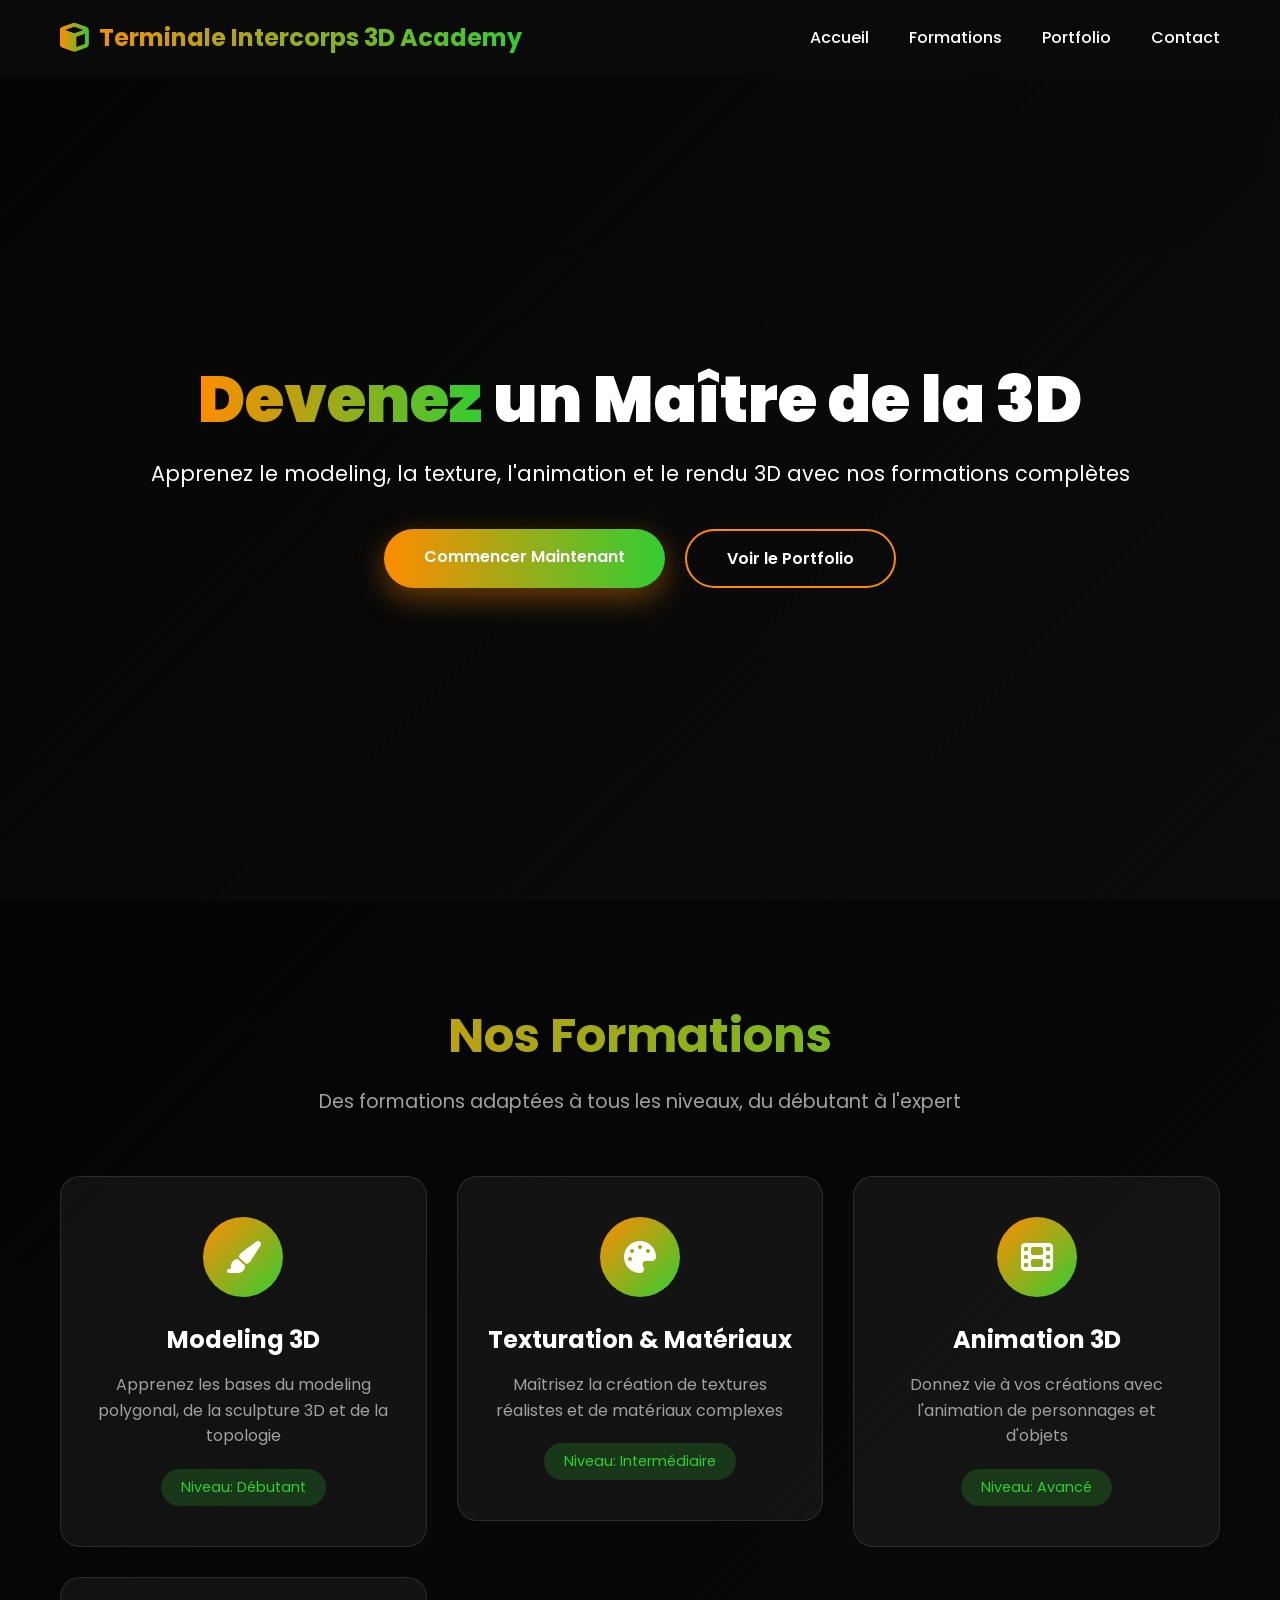
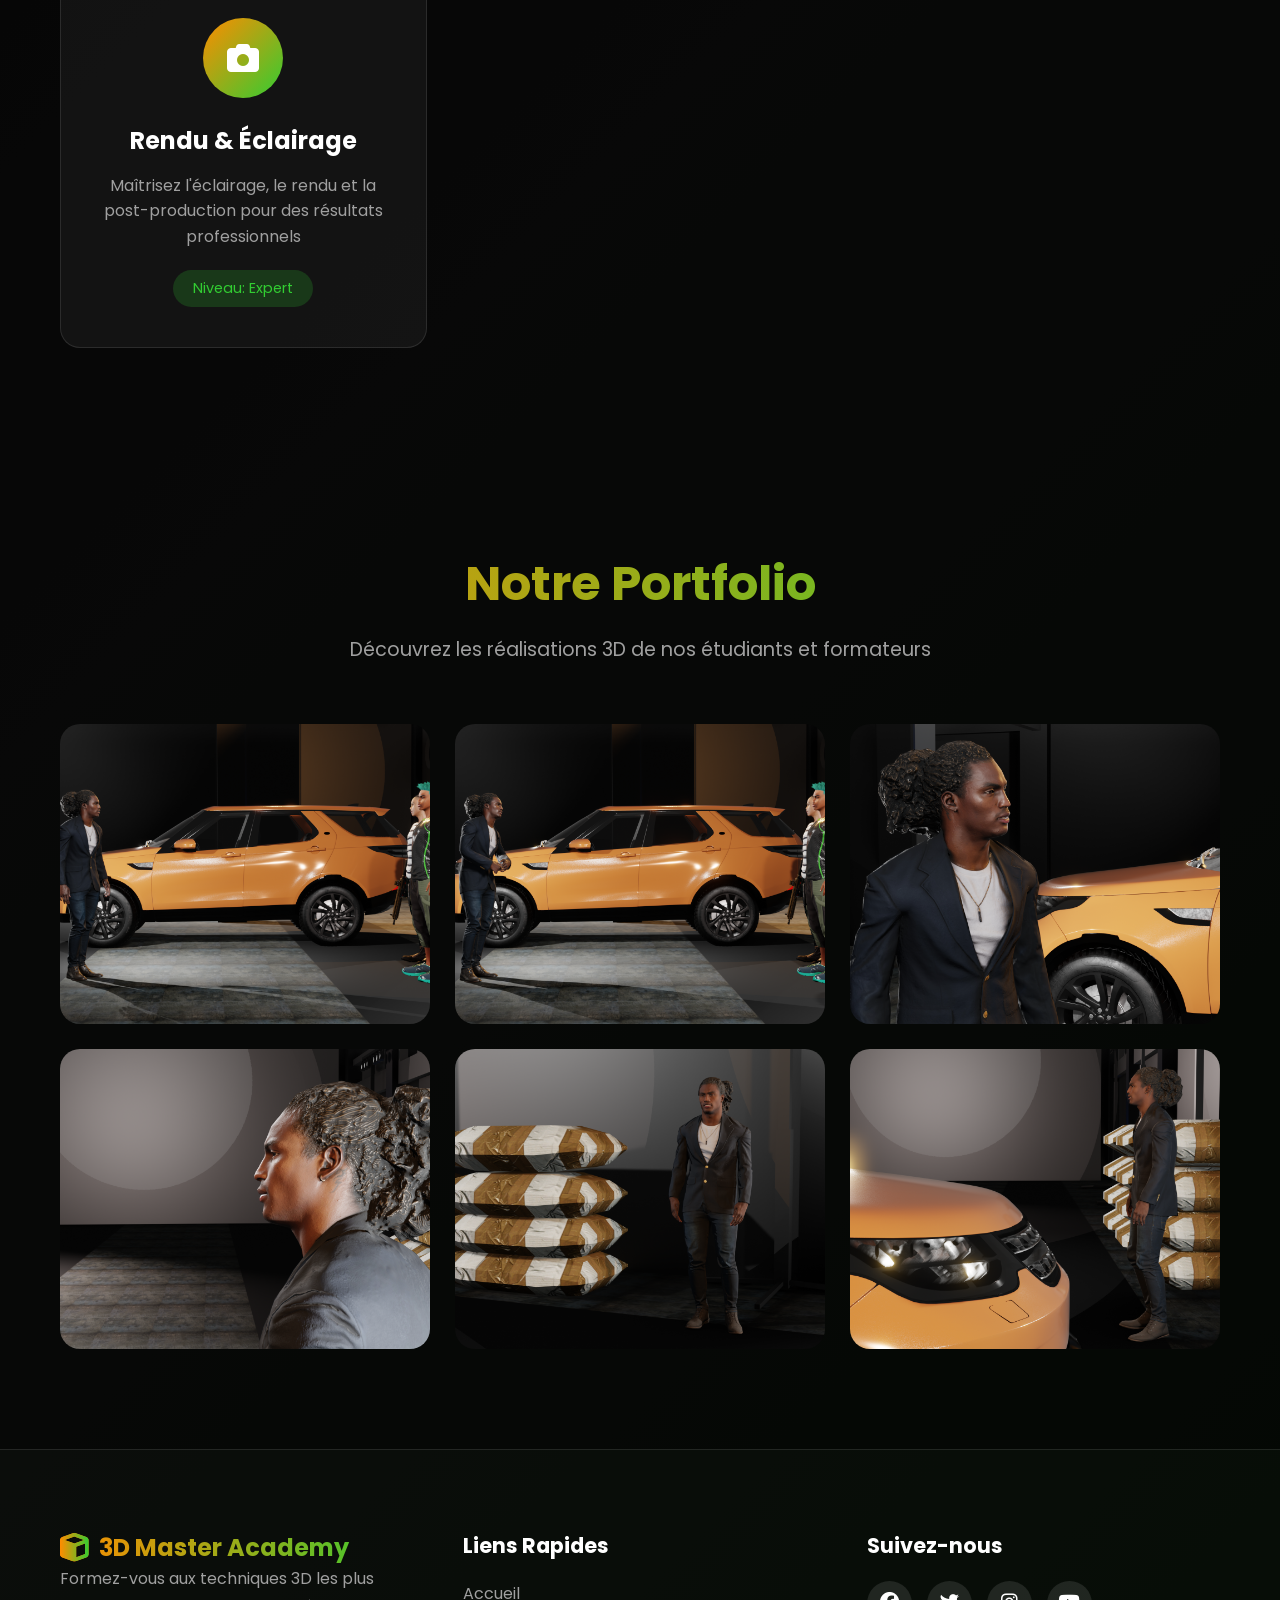
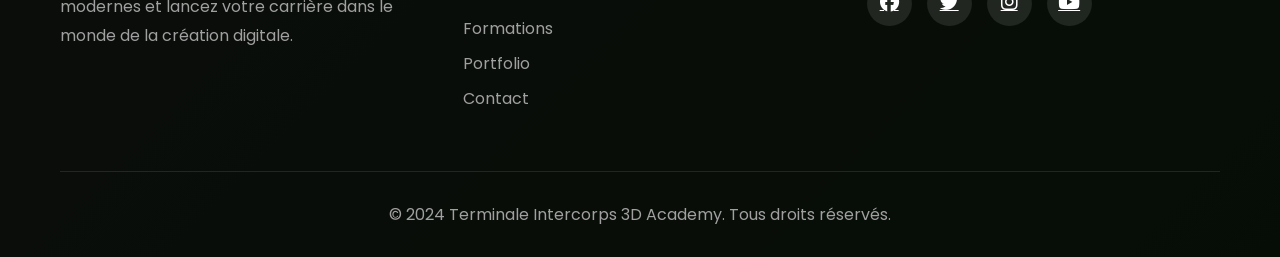
==== commit c20124f7: "Suppression de l'hologramme et texte en blanc dans la section héros" ====
--- a/index.html
+++ b/index.html
@@ -41,20 +41,6 @@
             <div class="hero-buttons">
                 <a href="#courses" class="btn btn-primary">Commencer Maintenant</a>
                 <a href="#portfolio" class="btn btn-secondary">Voir le Portfolio</a>
-            </div>
-        </div>
-        <div class="hero-3d">
-            <div class="hologram-container">
-                <div class="hologram-scan"></div>
-                <div class="hologram-images">
-                    <img src="images/h1.png" alt="Portfolio 1" class="hologram-img active">
-                    <img src="images/h2.png" alt="Portfolio 2" class="hologram-img">
-                    <img src="images/h3.png" alt="Portfolio 3" class="hologram-img">
-                    <img src="images/h4.png" alt="Portfolio 4" class="hologram-img">
-                    <img src="images/h5.png" alt="Portfolio 5" class="hologram-img">
-                    <img src="images/h6.png" alt="Portfolio 6" class="hologram-img">
-                    <img src="images/h7.png" alt="Portfolio 7" class="hologram-img">
-                </div>
             </div>
         </div>
     </section>
--- a/style.css
+++ b/style.css
@@ -148,6 +148,7 @@
 .hero-content {
     flex: 1;
     z-index: 1;
+    text-align: center;
 }
 
 .hero-title {
@@ -155,6 +156,7 @@
     font-weight: 900;
     line-height: 1.2;
     margin-bottom: 20px;
+    color: white;
     animation: fadeInUp 1s ease;
 }
 
@@ -178,7 +180,7 @@
 
 .hero-subtitle {
     font-size: 1.3rem;
-    color: #a0a0a0;
+    color: white;
     margin-bottom: 40px;
     animation: fadeInUp 1s ease 0.2s backwards;
 }
@@ -186,6 +188,7 @@
 .hero-buttons {
     display: flex;
     gap: 20px;
+    justify-content: center;
     animation: fadeInUp 1s ease 0.4s backwards;
 }
 
